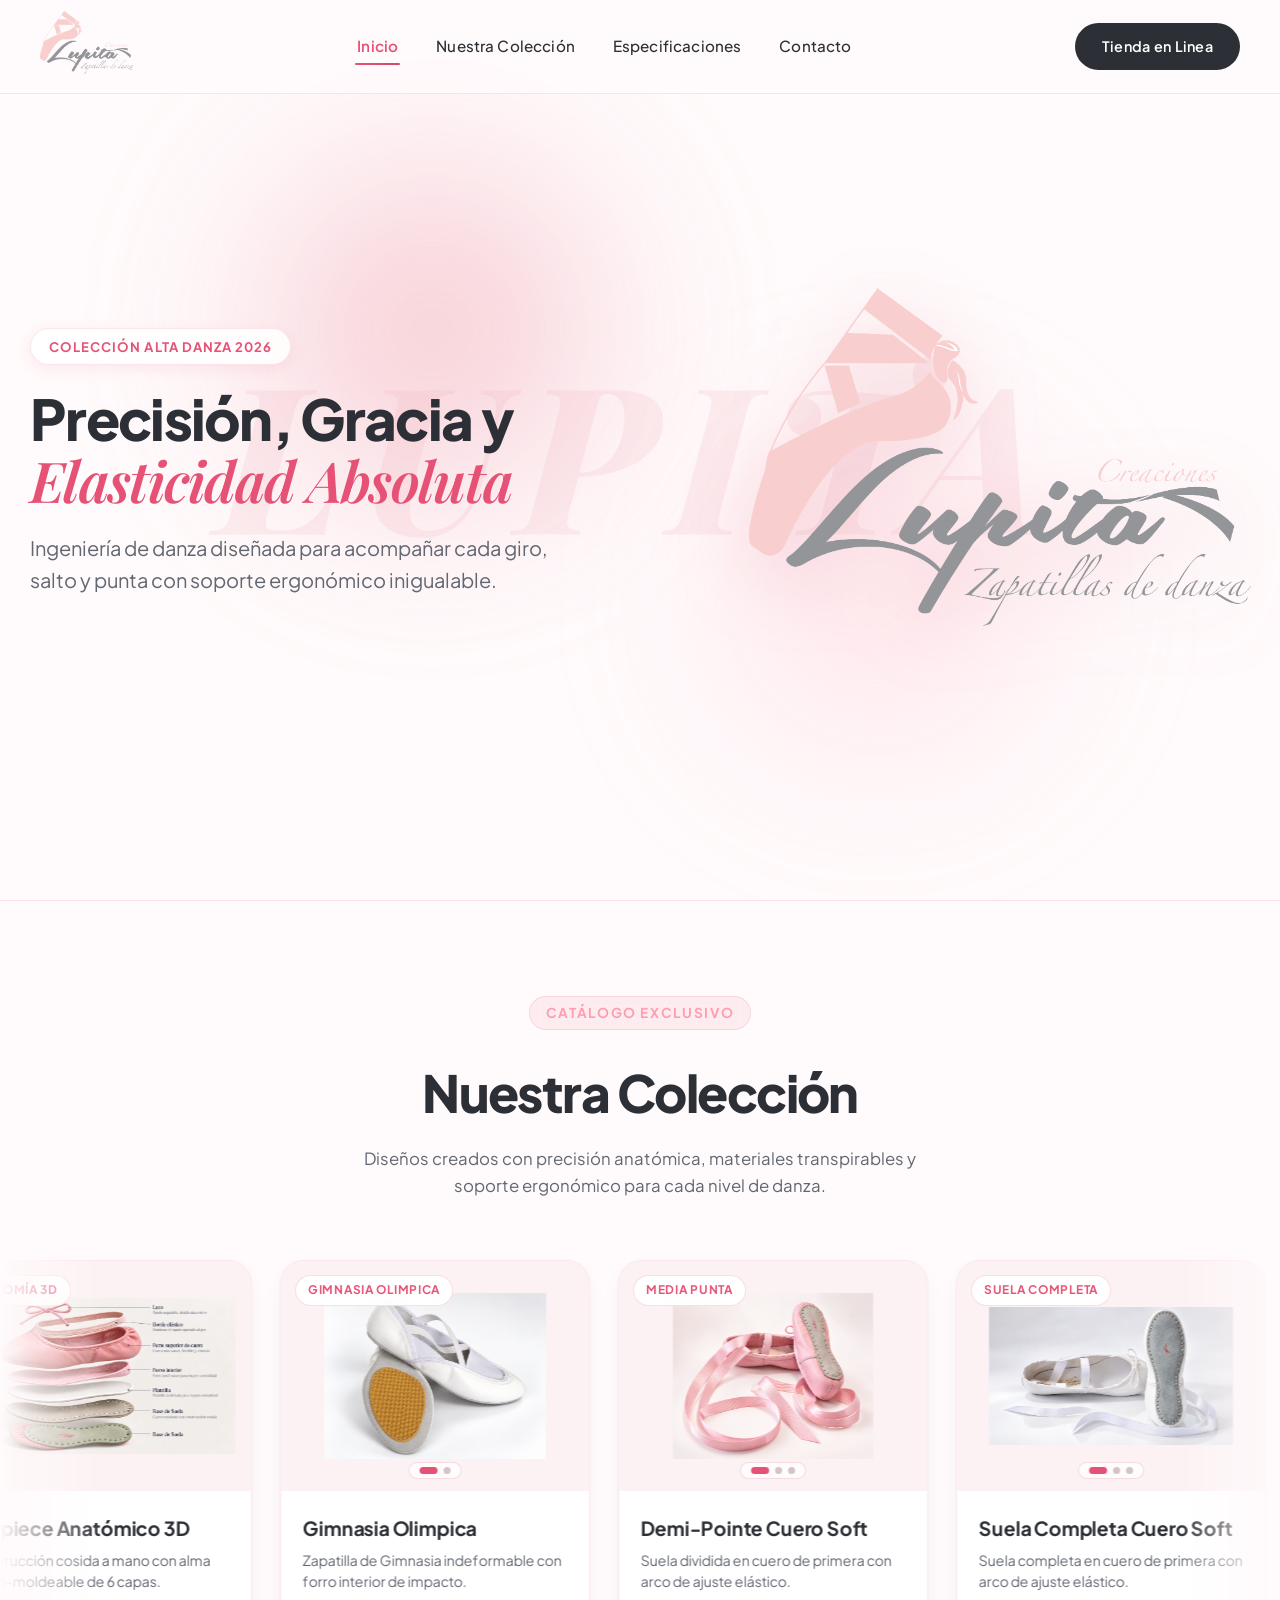
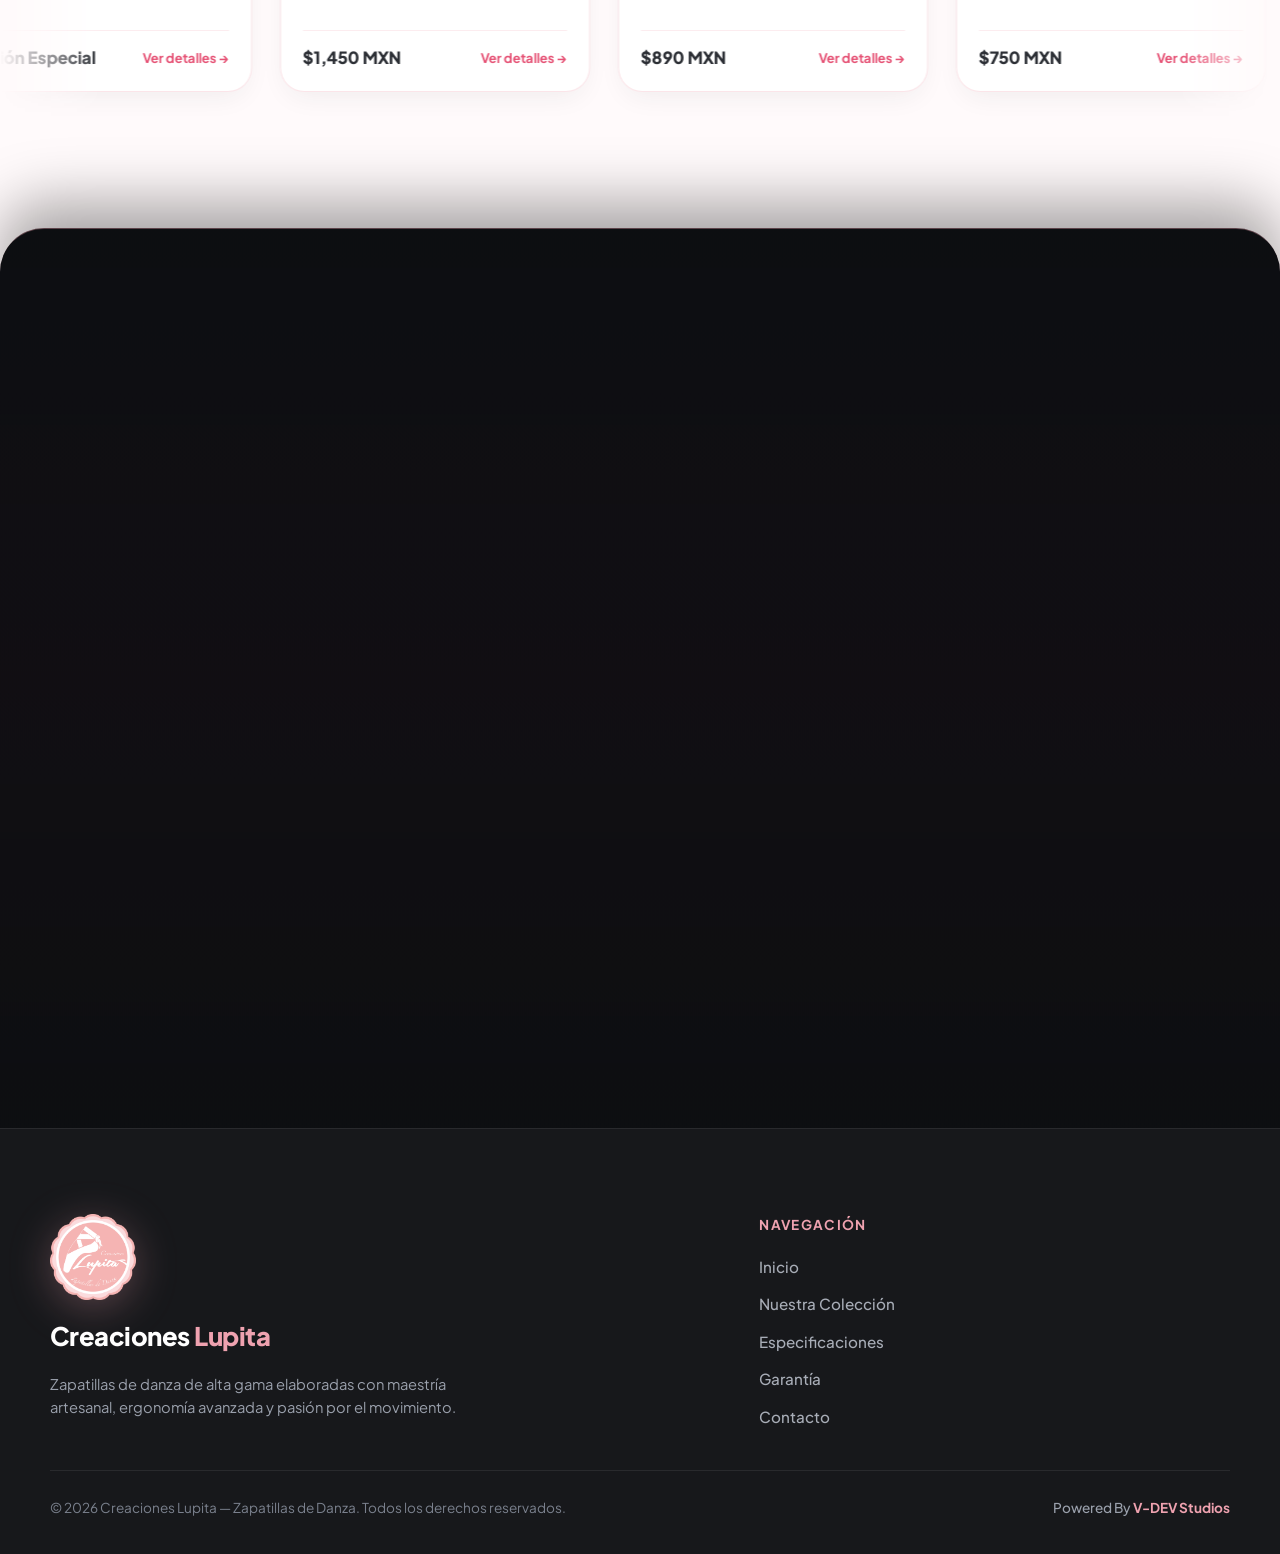
==== index.html @ 1556355c "Primera Version de Sitio CL" ====
<!DOCTYPE html>
<html lang="es">
<head>
  <meta charset="UTF-8" />
  <meta name="viewport" content="width=device-width, initial-scale=1.0" />
  <title>Creaciones Lupita | Zapatillas de Danza & Performance</title>

  <!-- SEO Básico -->
  <meta name="description" content="Ingeniería de danza diseñada para acompañar cada giro, salto y punta con soporte ergonómico inigualable. Zapatillas de danza de alta gama elaboradas con maestría artesanal." />
  <meta name="keywords" content="zapatillas de danza, zapatillas de ballet, calzado de danza, gimnasia olimpica, media punta cuero soft, suela completa, zapatilla jazz, Creaciones Lupita" />
  <meta name="robots" content="index, follow" />
  <link rel="canonical" href="https://creacioneslupita.com/" />
  <link rel="icon" type="image/png" href="/assets/images/2CH.png" />

  <!-- Open Graph / Facebook -->
  <meta property="og:type" content="website" />
  <meta property="og:url" content="https://creacioneslupita.com/" />
  <meta property="og:title" content="Creaciones Lupita | Zapatillas de Danza & Performance" />
  <meta property="og:description" content="Ingeniería de danza diseñada para acompañar cada giro, salto y punta con soporte ergonómico inigualable." />
  <meta property="og:image" content="https://creacioneslupita.com/assets/images/2G.png" />
  <meta property="og:locale" content="es_MX" />

  <!-- Twitter / X Cards -->
  <meta name="twitter:card" content="summary_large_image" />
  <meta name="twitter:title" content="Creaciones Lupita | Zapatillas de Danza & Performance" />
  <meta name="twitter:description" content="Ingeniería de danza diseñada para acompañar cada giro, salto y punta con soporte ergonómico inigualable." />
  <meta name="twitter:image" content="https://creacioneslupita.com/assets/images/2G.png" />

  <!-- Tipografía Google Fonts de alta gama -->
  <link rel="preconnect" href="https://fonts.googleapis.com" />
  <link rel="preconnect" href="https://fonts.gstatic.com" crossorigin />
  <link
    href="https://fonts.googleapis.com/css2?family=Plus+Jakarta+Sans:wght@300;400;500;600;700;800&family=Playfair+Display:ital,wght@0,600;1,400&display=swap"
    rel="stylesheet"
  />

  <!-- Structured Data JSON-LD -->
  <script type="application/ld+json">
  {
    "@context": "https://schema.org",
    "@type": "LocalBusiness",
    "name": "Creaciones Lupita",
    "image": "https://creacioneslupita.com/assets/images/2G.png",
    "description": "Zapatillas de danza de alta gama elaboradas con maestría artesanal, ergonomía avanzada y pasión por el movimiento.",
    "url": "https://creacioneslupita.com/",
    "currenciesAccepted": "MXN",
    "priceRange": "$$$"
  }
  </script>
  <script type="module" crossorigin src="/assets/site-7G2sW3Al.js"></script>
  <link rel="modulepreload" crossorigin href="/assets/usePageTransition-BDZPdUaj.js">
  <link rel="stylesheet" crossorigin href="/assets/usePageTransition-CbnhzPX7.css">
  <link rel="stylesheet" crossorigin href="/assets/site-DxKhtCyC.css">
</head>
<body>
  <div id="app"></div>
</body>
</html>
---- assets/usePageTransition-CbnhzPX7.css ----
.page-transition-overlay[data-v-1fb8b802]{z-index:99999;-webkit-backdrop-filter:blur(14px);background:#fffafbeb;justify-content:center;align-items:center;display:flex;position:fixed;inset:0}.spinner-content[data-v-1fb8b802]{text-align:center;flex-direction:column;align-items:center;gap:20px;display:flex}.spinner-brand-icon[data-v-1fb8b802]{justify-content:center;align-items:center;width:72px;height:72px;animation:2s ease-in-out infinite pulseLogo-1fb8b802;display:flex}.spinner-logo[data-v-1fb8b802]{object-fit:contain;filter:drop-shadow(0 6px 14px #efa2b066);width:100%;height:100%}.loading-ring[data-v-1fb8b802]{width:52px;height:52px;display:inline-block;position:relative}.loading-ring div[data-v-1fb8b802]{box-sizing:border-box;border:3px solid #0000;border-top-color:#e65275;border-radius:50%;width:44px;height:44px;margin:4px;animation:1.1s cubic-bezier(.5,0,.5,1) infinite ringSpin-1fb8b802;display:block;position:absolute}.loading-ring div[data-v-1fb8b802]:first-child{animation-delay:-.45s}.loading-ring div[data-v-1fb8b802]:nth-child(2){animation-delay:-.3s}.loading-ring div[data-v-1fb8b802]:nth-child(3){animation-delay:-.15s}.spinner-message[data-v-1fb8b802]{color:#2c2f35;letter-spacing:.02em;font-family:Playfair Display,serif;font-size:1.15rem;font-style:italic;font-weight:600}@keyframes ringSpin-1fb8b802{0%{transform:rotate(0)}to{transform:rotate(360deg)}}@keyframes pulseLogo-1fb8b802{0%,to{opacity:.95;transform:scale(1)}50%{opacity:1;transform:scale(1.08)}}.page-fade-enter-active[data-v-1fb8b802],.page-fade-leave-active[data-v-1fb8b802]{transition:opacity .28s}.page-fade-enter-from[data-v-1fb8b802],.page-fade-leave-to[data-v-1fb8b802]{opacity:0}
---- assets/site-DxKhtCyC.css ----
:root{--color-primary-pink:#efa2b0;--color-primary-soft:#fcf1f3;--color-primary-dark:#d87b8d;--color-accent-rose:#e65275;--color-charcoal:#2c2f35;--color-charcoal-muted:#626772;--color-bg-light:#fffafb;--color-surface-white:#fff;--color-card-border:#efa2b047;--shadow-soft:0 15px 35px -10px #dc7d8e38;--shadow-floating:0 30px 60px -15px #2c2f352e;--font-sans:"Plus Jakarta Sans", -apple-system, BlinkMacSystemFont, sans-serif;--font-display:"Playfair Display", serif}*,:before,:after{box-sizing:border-box;margin:0;padding:0}html{scroll-behavior:smooth;scroll-padding-top:94px}#hero,#coleccion,#video-specs,#contacto{scroll-margin-top:94px}body{background-color:var(--color-bg-light);color:var(--color-charcoal);font-family:var(--font-sans);-webkit-font-smoothing:antialiased;line-height:1.6;overflow-x:hidden}img,video{max-width:100%;display:block}a{color:inherit;text-decoration:none}.site-header{z-index:100;-webkit-backdrop-filter:blur(16px);border-bottom:1px solid var(--color-card-border);background:#fffafbe6;width:100%;height:94px;transition:height .3s,background .3s,box-shadow .3s;position:fixed;top:0;left:0}.site-header.is-scrolled{background:#fffafbfa;box-shadow:0 10px 30px -10px #2c2f3514}.header-container{justify-content:space-between;align-items:center;gap:24px;width:100%;max-width:1440px;height:100%;margin:0 auto;padding:0 40px;display:flex}.brand-logo{flex-shrink:0;align-items:center;text-decoration:none;display:flex}.brand-logo .logo-img{object-fit:contain;width:auto;max-width:300px;height:72px;transition:transform .25s;display:block}.brand-logo:hover .logo-img{transform:scale(1.04)}.desktop-nav{align-items:center;display:flex}.nav-menu{align-items:center;gap:34px;margin:0;padding:0;list-style:none;display:flex}.nav-link{color:var(--color-charcoal);letter-spacing:.01em;padding:8px 2px;font-size:.95rem;font-weight:500;transition:color .25s;display:inline-block;position:relative}.nav-link:after{content:"";background:linear-gradient(90deg, var(--color-accent-rose), #d6456b);transform-origin:50%;border-radius:2px;width:100%;height:2px;transition:transform .25s cubic-bezier(.2,.8,.2,1);position:absolute;bottom:2px;left:0;transform:scaleX(0)}.nav-link:hover{color:var(--color-accent-rose)}.nav-link:hover:after,.nav-link.active:after{transform:scaleX(1)}.nav-link.active{color:var(--color-accent-rose);font-weight:600}.nav-actions{flex-shrink:0;align-items:center;gap:16px;display:flex}.nav-actions .btn-primary{background:var(--color-charcoal);color:#fff;letter-spacing:.02em;cursor:pointer;white-space:nowrap;border:1px solid #0000;border-radius:40px;padding:11px 26px;font-size:.9rem;font-weight:600;transition:transform .25s,background .25s,box-shadow .25s;display:inline-block}.nav-actions .btn-primary:hover{background:var(--color-accent-rose);transform:translateY(-2px);box-shadow:0 10px 22px #e6527559}.mobile-toggle-btn{border:1px solid var(--color-card-border);cursor:pointer;-webkit-tap-highlight-color:transparent;background:#ffffffe6;border-radius:12px;flex-direction:column;justify-content:center;gap:5px;width:44px;height:44px;padding:10px;transition:background .2s,border-color .2s,transform .2s;display:none}.mobile-toggle-btn:hover{border-color:var(--color-accent-rose);background:#fff}.hamburger-line{background-color:var(--color-charcoal);transform-origin:50%;border-radius:2px;width:22px;height:2px;transition:transform .25s,opacity .2s;display:block}.mobile-toggle-btn.is-active .line-1{transform:translateY(7px)rotate(45deg)}.mobile-toggle-btn.is-active .line-2{opacity:0;transform:scaleX(0)}.mobile-toggle-btn.is-active .line-3{transform:translateY(-7px)rotate(-45deg)}.mobile-nav-drawer{-webkit-backdrop-filter:blur(20px);border-bottom:1px solid var(--color-card-border);opacity:0;visibility:hidden;pointer-events:none;z-index:99;background:#fffafbfa;width:100%;padding:18px 24px 26px;transition:opacity .25s,transform .25s,visibility .25s;position:absolute;top:100%;left:0;transform:translateY(-10px);box-shadow:0 20px 40px -10px #2c2f351f}.mobile-nav-drawer.is-open{opacity:1;visibility:visible;pointer-events:auto;transform:translateY(0)}.mobile-nav-menu{flex-direction:column;gap:6px;margin:0 0 16px;padding:0;list-style:none;display:flex}.mobile-nav-link{color:var(--color-charcoal);-webkit-tap-highlight-color:transparent;border-radius:12px;justify-content:space-between;align-items:center;padding:12px 16px;font-size:1.02rem;font-weight:500;text-decoration:none;transition:background .2s,color .2s;display:flex}.mobile-nav-link .nav-arrow{opacity:.35;font-size:1.1rem;transition:transform .2s,opacity .2s}.mobile-nav-link:hover,.mobile-nav-link:focus{color:var(--color-accent-rose);background:#efa2b024}.mobile-nav-link:hover .nav-arrow{opacity:1;transform:translate(4px)}.mobile-nav-link.active{color:var(--color-accent-rose);background:#efa2b033;font-weight:600}.mobile-drawer-footer{border-top:1px solid #efa2b033;padding-top:12px}.mobile-drawer-footer .btn-primary{text-align:center;width:100%;padding:13px 20px;font-size:.95rem;display:block}@media (width<=991px){.desktop-nav,.desktop-cta{display:none}.mobile-toggle-btn{display:flex}}.hero-section{justify-content:center;align-items:center;min-height:100vh;padding:120px 24px 60px;display:flex;position:relative;overflow:hidden}.hero-bg-layer{z-index:1;pointer-events:none;will-change:transform;position:absolute;inset:0}.gradient-orb{filter:blur(80px);opacity:.65;border-radius:50%;position:absolute}.orb-1{background:radial-gradient(circle, var(--color-primary-pink) 0%, #efa2b000 70%);width:480px;height:480px;top:10%;left:15%}.orb-2{background:radial-gradient(circle,#ffd0d9 0%,#ffd0d900 70%);width:420px;height:420px;bottom:10%;right:15%}.hero-watermark{font-size:clamp(4.5rem,16vw,15rem);font-weight:800;font-family:var(--font-display);color:#efa2b029;text-transform:uppercase;letter-spacing:.08em;white-space:nowrap;-webkit-user-select:none;user-select:none;pointer-events:none;font-style:italic;position:absolute;top:50%;left:50%;transform:translate(-50%,-50%)}.hero-center-box{z-index:2;grid-template-columns:1.15fr .85fr;align-items:center;gap:40px;width:100%;max-width:1220px;margin:0 auto;display:grid;position:relative}.hero-content{z-index:2;text-align:left;will-change:transform;pointer-events:auto;max-width:660px;margin:0;position:relative}.badge-tag{border:1px solid var(--color-card-border);color:var(--color-accent-rose);text-transform:uppercase;letter-spacing:.08em;background:#ffffffd9;border-radius:30px;align-items:center;gap:8px;margin-bottom:24px;padding:7px 18px;font-size:.82rem;font-weight:700;display:inline-flex;box-shadow:0 4px 14px #efa2b033}.hero-title{letter-spacing:-.03em;color:var(--color-charcoal);text-align:left;margin-bottom:20px;font-size:clamp(2.3rem,4.4vw,4.4rem);font-weight:800;line-height:1.08}.hero-title span.italic-highlight{font-family:var(--font-display);color:var(--color-accent-rose);font-style:italic;font-weight:600}.hero-subtitle{color:var(--color-charcoal-muted);text-align:left;max-width:560px;margin:0 0 36px;font-size:clamp(1.05rem,1.6vw,1.25rem);font-weight:400}.hero-product-layer{z-index:3;will-change:transform;pointer-events:none;justify-content:center;align-items:center;margin-top:0;display:flex;position:relative}.shoe-container{filter:drop-shadow(0 20px 35px #dc7d8e40);width:100%;max-width:520px;position:relative}.shoe-img{object-fit:contain;transform-origin:50%;width:100%;height:auto;max-height:500px;display:block}.collection-section{z-index:5;background:var(--color-bg-light);border-top:1px solid var(--color-card-border);padding:95px 0 105px;position:relative;overflow:hidden}.collection-header{text-align:center;max-width:720px;margin:0 auto 46px;padding:0 24px}.collection-title{letter-spacing:-.03em;color:var(--color-charcoal);margin-top:8px;margin-bottom:12px;font-size:clamp(2.2rem,4vw,3.4rem);font-weight:800}.collection-subtitle{color:var(--color-charcoal-muted);max-width:580px;margin:0 auto;font-size:1.05rem;line-height:1.6}.carousel-wrapper{cursor:grab;-webkit-user-select:none;user-select:none;touch-action:pan-y;width:100%;padding:15px 0 30px;position:relative;overflow:hidden;-webkit-mask-image:linear-gradient(90deg,#0000,#000 8% 92%,#0000);mask-image:linear-gradient(90deg,#0000,#000 8% 92%,#0000)}.carousel-wrapper:active,.carousel-wrapper.is-dragging{cursor:grabbing}.carousel-track{will-change:transform;gap:28px;width:max-content;display:flex}.carousel-wrapper.is-dragging .carousel-card{pointer-events:none}.carousel-card{background:var(--color-surface-white);border:1px solid var(--color-card-border);cursor:pointer;border-radius:24px;flex-direction:column;flex-shrink:0;width:310px;transition:transform .35s cubic-bezier(.2,.8,.2,1),box-shadow .35s,border-color .35s;display:flex;overflow:hidden;box-shadow:0 10px 28px -8px #2c2f3514}.carousel-card:hover,.carousel-card:focus{border-color:var(--color-primary-pink);outline:none;transform:translateY(-8px)scale(1.02);box-shadow:0 20px 42px -10px #dc7d8e59}.card-img-wrap{background:var(--color-primary-soft);justify-content:center;align-items:center;width:100%;height:230px;padding:16px;display:flex;position:relative;overflow:hidden}.card-img-wrap img{object-fit:contain;-webkit-user-drag:none;user-drag:none;pointer-events:none;width:100%;height:100%;transition:transform .45s}.carousel-card:hover .card-img-wrap img{transform:scale(1.09)}.mini-carousel-container{-webkit-user-select:none;user-select:none;position:relative}.mini-carousel-track{justify-content:center;align-items:center;width:100%;height:100%;display:flex;position:relative}.mini-carousel-slide{opacity:0;visibility:hidden;cursor:zoom-in;justify-content:center;align-items:center;padding:16px;transition:opacity .35s cubic-bezier(.2,.8,.2,1),transform .35s cubic-bezier(.2,.8,.2,1);display:flex;position:absolute;inset:0;transform:scale(.96)}.mini-carousel-slide.active{opacity:1;visibility:visible;z-index:2;pointer-events:auto;transform:scale(1)}.mini-carousel-slide img{object-fit:contain;pointer-events:none;-webkit-user-drag:none;width:100%;height:100%;transition:transform .4s}.carousel-card:hover .mini-carousel-slide.active img{transform:scale(1.08)}.mini-carousel-btn{-webkit-backdrop-filter:blur(8px);color:#3b2a2e;cursor:pointer;z-index:3;opacity:0;background:#ffffffeb;border:1px solid #dc7d8e4d;border-radius:50%;justify-content:center;align-items:center;width:32px;height:32px;padding:0;transition:opacity .25s,transform .25s,background .2s,color .2s;display:flex;position:absolute;top:50%;transform:translateY(-50%);box-shadow:0 4px 14px #2c2f351f}.carousel-card:hover .mini-carousel-btn,.carousel-card:focus-within .mini-carousel-btn{opacity:.9}.mini-carousel-btn:hover{color:var(--color-accent-rose);background:#fff;transform:translateY(-50%)scale(1.12);opacity:1!important}.mini-carousel-btn.mini-prev{left:10px}.mini-carousel-btn.mini-next{right:10px}.mini-carousel-dots{z-index:3;-webkit-backdrop-filter:blur(8px);background:#ffffffc7;border:1px solid #dc7d8e40;border-radius:20px;gap:6px;padding:4px 10px;display:flex;position:absolute;bottom:12px;left:50%;transform:translate(-50%)}.mini-dot{cursor:pointer;background:#b4969e8c;border:none;border-radius:50%;width:7px;height:7px;padding:0;transition:all .3s}.mini-dot.active{background:var(--color-accent-rose);border-radius:10px;width:18px}.mini-zoom-hint{-webkit-backdrop-filter:blur(8px);color:var(--color-accent-rose);letter-spacing:.05em;text-transform:uppercase;z-index:4;opacity:0;pointer-events:auto;cursor:pointer;background:#ffffffeb;border:1px solid #dc7d8e4d;border-radius:14px;align-items:center;gap:5px;padding:4px 9px;font-size:.68rem;font-weight:700;transition:opacity .25s,transform .25s;display:flex;position:absolute;top:14px;right:14px;box-shadow:0 4px 10px #0000000f}.carousel-card:hover .mini-zoom-hint{opacity:1;transform:translateY(0)}.image-zoom-modal{z-index:99999;-webkit-backdrop-filter:blur(14px);opacity:0;visibility:hidden;pointer-events:none;background:#0d0f12e0;flex-direction:column;justify-content:center;align-items:center;padding:20px;transition:opacity .32s cubic-bezier(.2,.8,.2,1),visibility .32s;display:flex;position:fixed;inset:0}.image-zoom-modal.is-open{opacity:1!important;visibility:visible!important;pointer-events:auto!important}.zoom-modal-dialog{flex-direction:column;justify-content:center;align-items:center;width:100%;max-width:860px;max-height:90vh;transition:transform .32s cubic-bezier(.2,.8,.2,1);display:flex;position:relative;transform:scale(.92)}.image-zoom-modal.is-open .zoom-modal-dialog{transform:scale(1)}.zoom-img-container{cursor:zoom-in;-webkit-user-select:none;user-select:none;background:radial-gradient(circle,#ffffff1f 0%,#ffffff05 70%,#0000 100%);border-radius:24px;justify-content:center;align-items:center;width:100%;height:60vh;max-height:520px;display:flex;position:relative;overflow:hidden}.zoom-img-container.is-zoomed{cursor:zoom-out}.zoom-modal-img{object-fit:contain;filter:drop-shadow(0 20px 42px #00000080);-webkit-user-select:none;user-select:none;-webkit-user-drag:none;pointer-events:none;max-width:90%;max-height:90%;transition:transform .35s cubic-bezier(.2,.8,.2,1)}.zoom-img-container.is-zoomed .zoom-modal-img{transform:scale(1.85)}.zoom-modal-close{-webkit-backdrop-filter:blur(10px);color:#fff;cursor:pointer;z-index:10;background:#ffffff24;border:1px solid #ffffff40;border-radius:50%;justify-content:center;align-items:center;width:44px;height:44px;transition:all .2s;display:flex;position:absolute;top:-16px;right:-16px}.zoom-modal-close:hover{background:#ef8699e6;border-color:#fff;transform:scale(1.1)rotate(90deg)}.zoom-nav-btn{-webkit-backdrop-filter:blur(10px);color:#fff;cursor:pointer;z-index:5;background:#ffffff1f;border:1px solid #ffffff38;border-radius:50%;justify-content:center;align-items:center;width:48px;height:48px;transition:all .22s;display:flex;position:absolute;top:50%;transform:translateY(-50%)}.zoom-nav-btn:hover{color:#fff;background:#ef8699e6;transform:translateY(-50%)scale(1.12)}.zoom-nav-btn.zoom-prev{left:12px}.zoom-nav-btn.zoom-next{right:12px}.zoom-modal-caption{text-align:center;color:#fff;margin-top:18px}.zoom-modal-title{color:#fff;letter-spacing:-.01em;margin-bottom:4px;font-size:1.18rem;font-weight:700}.zoom-modal-counter{color:#ffffffb3;letter-spacing:.05em;text-transform:uppercase;font-size:.82rem;font-weight:600}.zoom-modal-hint{color:#ffffff8c;margin-top:8px;font-size:.76rem}.card-badge{-webkit-backdrop-filter:blur(8px);backdrop-filter:blur(8px);color:var(--color-accent-rose);text-transform:uppercase;letter-spacing:.06em;z-index:10;pointer-events:none;background:#fffffff0;border:1px solid #efa2b059;border-radius:20px;padding:5px 12px;font-size:.74rem;font-weight:700;position:absolute;top:14px;left:14px}.card-info{flex-direction:column;flex-grow:1;padding:22px 22px 20px;display:flex}.card-info h3{color:var(--color-charcoal);letter-spacing:-.01em;margin-bottom:6px;font-size:1.22rem;font-weight:700}.card-info p{color:var(--color-charcoal-muted);flex-grow:1;margin-bottom:16px;font-size:.88rem;line-height:1.5}.card-footer{border-top:1px solid #efa2b033;justify-content:space-between;align-items:center;margin-top:auto;padding-top:14px;display:flex}.card-price{color:var(--color-charcoal);font-size:1.05rem;font-weight:800}.card-link{color:var(--color-accent-rose);font-size:.82rem;font-weight:700;transition:transform .2s}.carousel-card:hover .card-link{transform:translate(4px)}.specs-section{z-index:10;background:#0d0f12;border-top:1px solid #efa2b059;border-radius:44px 44px 0 0;justify-content:center;align-items:center;min-height:100vh;padding:130px 32px 120px;display:flex;position:relative;overflow:hidden;box-shadow:0 -25px 60px #00000059}.video-bg-container{z-index:1;pointer-events:none;transform-origin:50%;will-change:transform, opacity;width:100%;height:100%;position:absolute;inset:0;overflow:hidden}.video-sticky-wrapper{width:100%;height:100%;position:absolute;inset:0}.video-bg-container .bg-video{object-fit:cover;width:100%;min-width:100%;height:100%;min-height:100%;display:block;position:absolute;top:50%;left:50%;transform:translate(-50%,-50%)}.video-overlay{z-index:2;background:linear-gradient(#0d0f12c2 0%,#1a121694 50%,#0d0f12e0 100%);position:absolute;inset:0}.section-container{z-index:3;width:100%;max-width:1180px;margin:0 auto;position:relative}.section-header{z-index:3;text-align:center;max-width:720px;margin:0 auto 60px;position:relative}.section-tag{color:#ff9cb1;text-transform:uppercase;letter-spacing:.12em;-webkit-backdrop-filter:blur(8px);backdrop-filter:blur(8px);background:#efa2b026;border:1px solid #efa2b04d;border-radius:20px;margin-bottom:14px;padding:5px 16px;font-size:.85rem;font-weight:700;display:inline-block}.section-title{letter-spacing:-.03em;color:#fff;text-shadow:0 4px 24px #00000080;font-size:clamp(2.2rem,4.4vw,3.6rem);font-weight:800;line-height:1.15}.specs-grid{z-index:3;grid-template-columns:repeat(auto-fit,minmax(300px,1fr));gap:28px;margin-top:20px;display:grid;position:relative}.spec-card{-webkit-backdrop-filter:blur(20px);will-change:transform, opacity;color:#fff;background:#ffffff1a;border:1px solid #ffffff2e;border-radius:24px;padding:38px 32px;transition:transform .3s,border-color .3s,background .3s,box-shadow .3s;box-shadow:0 20px 40px #00000040}.spec-card:hover{background:#ffffff29;border-color:#efa2b099;transform:translateY(-8px);box-shadow:0 25px 50px #efa2b040}.spec-number{color:#ffa5b8;letter-spacing:.05em;margin-bottom:14px;font-size:1.05rem;font-weight:800;display:inline-block}.spec-card h3{color:#fff;letter-spacing:-.01em;margin-bottom:12px;font-size:1.35rem;font-weight:700}.spec-card p{color:#ffffffd9;font-size:.95rem;line-height:1.65}.site-footer{z-index:10;color:#edeef2;text-align:left;background:#17181b;border-top:1px solid #ffffff14;padding:85px 32px 36px;position:relative}.footer-container{text-align:left;flex-direction:column;align-items:flex-start;gap:40px;max-width:1180px;margin:0 auto;display:flex}.footer-main-content{grid-template-columns:1.4fr 1fr;align-items:flex-start;gap:50px;width:100%;display:grid}.footer-brand-col{text-align:left;flex-direction:column;align-items:flex-start;gap:16px;display:flex}.footer-logo-img{object-fit:contain;filter:drop-shadow(0 8px 20px #efa2b04d);width:86px;height:86px;transition:transform .3s}.footer-logo-img:hover{transform:rotate(5deg)scale(1.05)}.footer-brand{letter-spacing:-.02em;color:#fff;text-align:left;font-size:1.6rem;font-weight:800}.footer-brand span{color:var(--color-primary-pink)}.footer-tagline{color:#9aa0ac;text-align:left;max-width:440px;font-size:.92rem;line-height:1.6}.footer-nav-col{text-align:left;flex-direction:column;align-items:flex-start;gap:14px;display:flex}.footer-nav-title{text-transform:uppercase;letter-spacing:.1em;color:var(--color-primary-pink);margin-bottom:4px;font-size:.85rem;font-weight:700}.footer-nav{text-align:left;flex-direction:column;align-items:flex-start;gap:12px;margin:0;padding:0;list-style:none;display:flex}.footer-nav a{color:#a8adb7;font-size:.95rem;font-weight:500;transition:color .2s,transform .2s;display:inline-block}.footer-nav a:hover{color:var(--color-primary-pink);transform:translate(4px)}.footer-bottom{text-align:left;border-top:1px solid #ffffff14;flex-wrap:wrap;justify-content:space-between;align-items:center;gap:16px;width:100%;padding-top:26px;display:flex}.footer-copy{color:#7a808d;margin:0;font-size:.85rem}.footer-powered{color:#9aa0ac;margin:0;font-size:.85rem;font-weight:500}.footer-powered a{color:var(--color-primary-pink);font-weight:700;text-decoration:none;transition:color .2s,text-shadow .2s}.footer-powered a:hover{color:#fff;text-shadow:0 0 12px #efa2b0b3;text-decoration:underline}@media (width<=767px){html{scroll-padding-top:80px}#hero,#coleccion,#video-specs,#contacto{scroll-margin-top:80px}.site-header{height:80px}.header-container{padding:0 16px}.brand-logo .logo-img{max-width:220px;height:54px}.hero-section{min-height:auto;padding-top:105px;padding-bottom:50px}.hero-center-box{grid-template-columns:1fr;gap:32px}.hero-content{text-align:left;max-width:100%}.hero-title{text-align:left;font-size:clamp(2.1rem,7vw,3rem)}.hero-subtitle{text-align:left;margin-bottom:24px}.hero-product-layer{justify-content:center}.shoe-container{max-width:340px;margin:0 auto}.collection-section{padding:65px 0 75px}.collection-header{margin-bottom:30px}.carousel-card{width:260px}.card-img-wrap{height:190px}.specs-section{background:#0d0f12;border-radius:30px 30px 0 0;min-height:100vh;padding:75px 18px 70px;position:relative;overflow:hidden}.video-bg-container{z-index:1;pointer-events:none;width:100%;height:100%;position:absolute;inset:0;overflow:hidden}.video-sticky-wrapper{width:100%;height:100%;display:block;position:absolute;inset:0}.video-bg-container .bg-video{aspect-ratio:16/9;object-fit:contain;object-position:center center;will-change:transform;width:100%;max-width:100%;height:auto;margin:0 auto;display:block;position:absolute;top:125px;left:50%;transform:translate(-50%)}.video-overlay{z-index:2;background:radial-gradient(circle at 50% 270px,#0d0f1226 0%,#0d0f12b8 55%,#0d0f12e6 100%);display:block;position:absolute;inset:0}.section-container{z-index:3;width:100%;position:relative}.section-header{margin-bottom:30px}.section-title{font-size:clamp(1.85rem,6.5vw,2.5rem)}.specs-grid{grid-template-columns:1fr;gap:16px;margin-top:0}.spec-card{-webkit-backdrop-filter:blur(18px);background:#ffffff1f;border:1px solid #ffffff38;padding:26px 22px}.footer-nav{flex-direction:column;gap:12px}.footer-main-content{grid-template-columns:1fr;gap:36px}.footer-bottom{flex-direction:column;align-items:flex-start;gap:12px}}
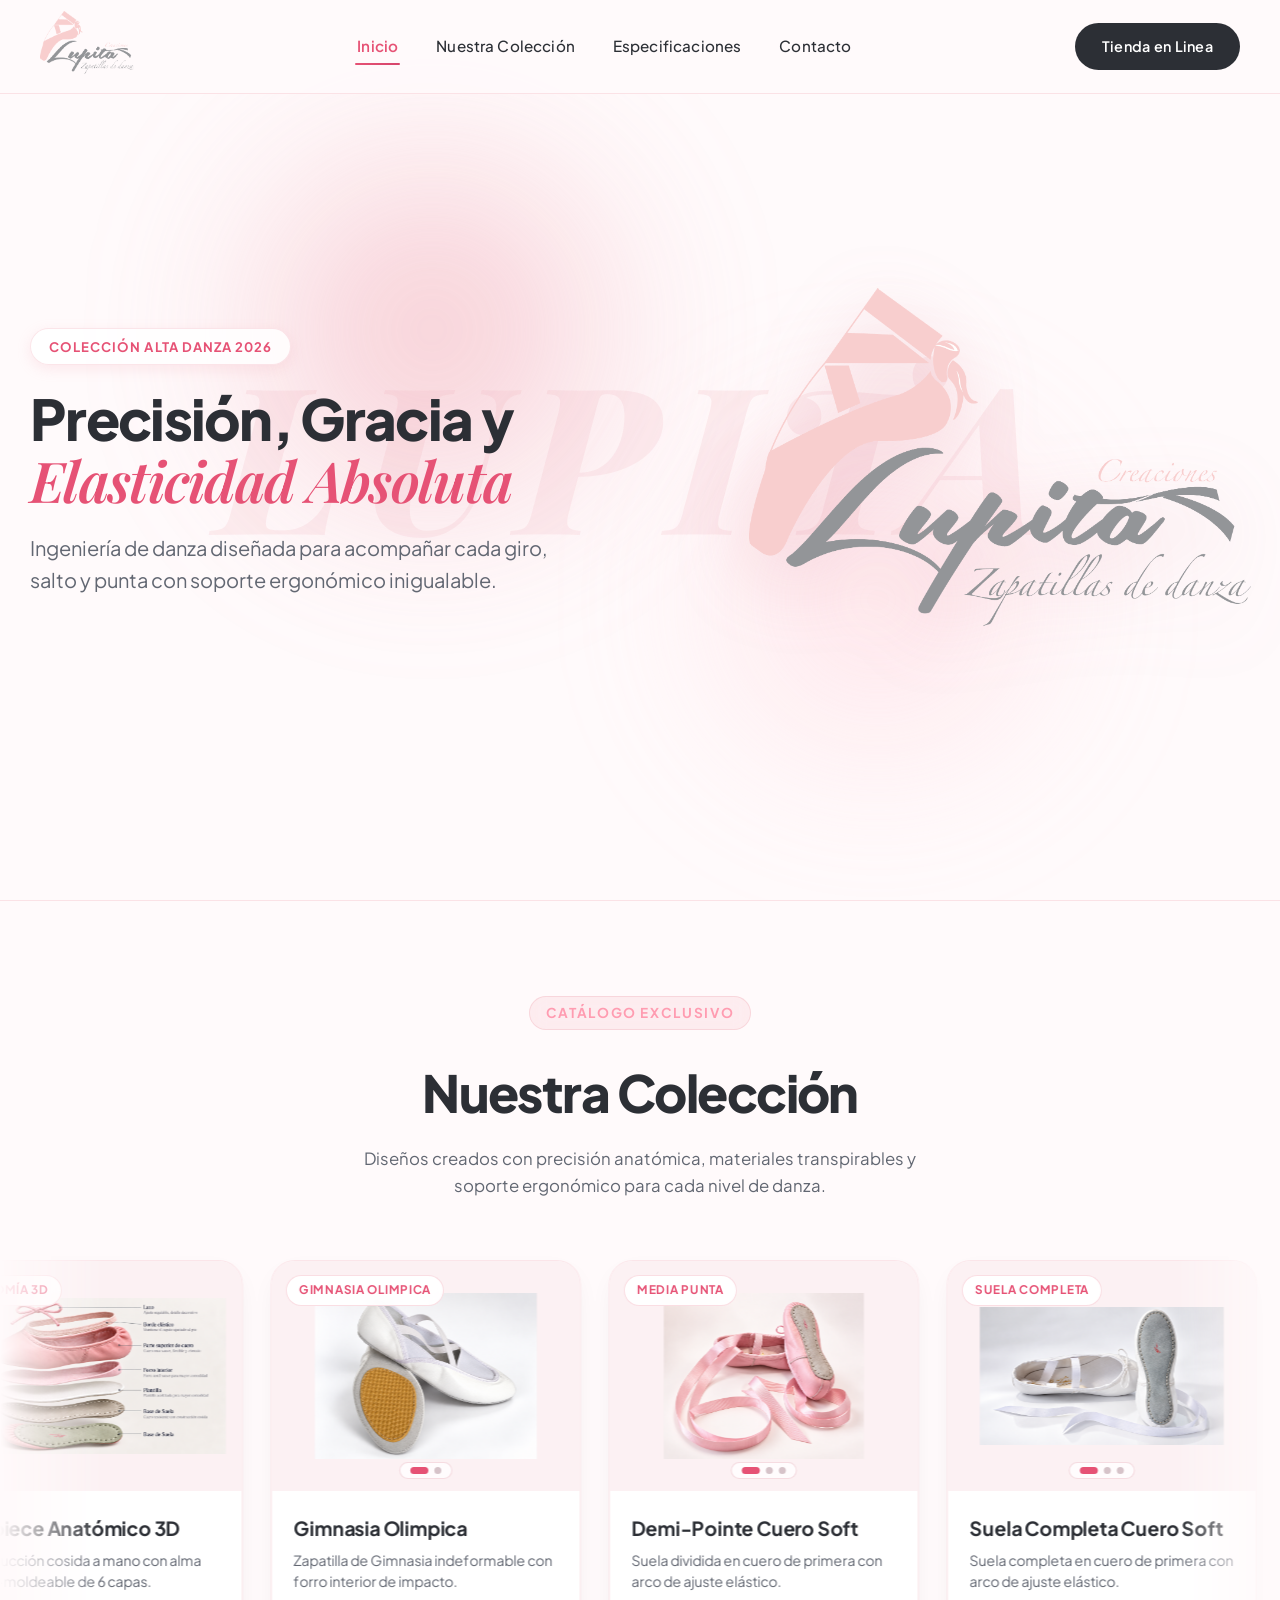
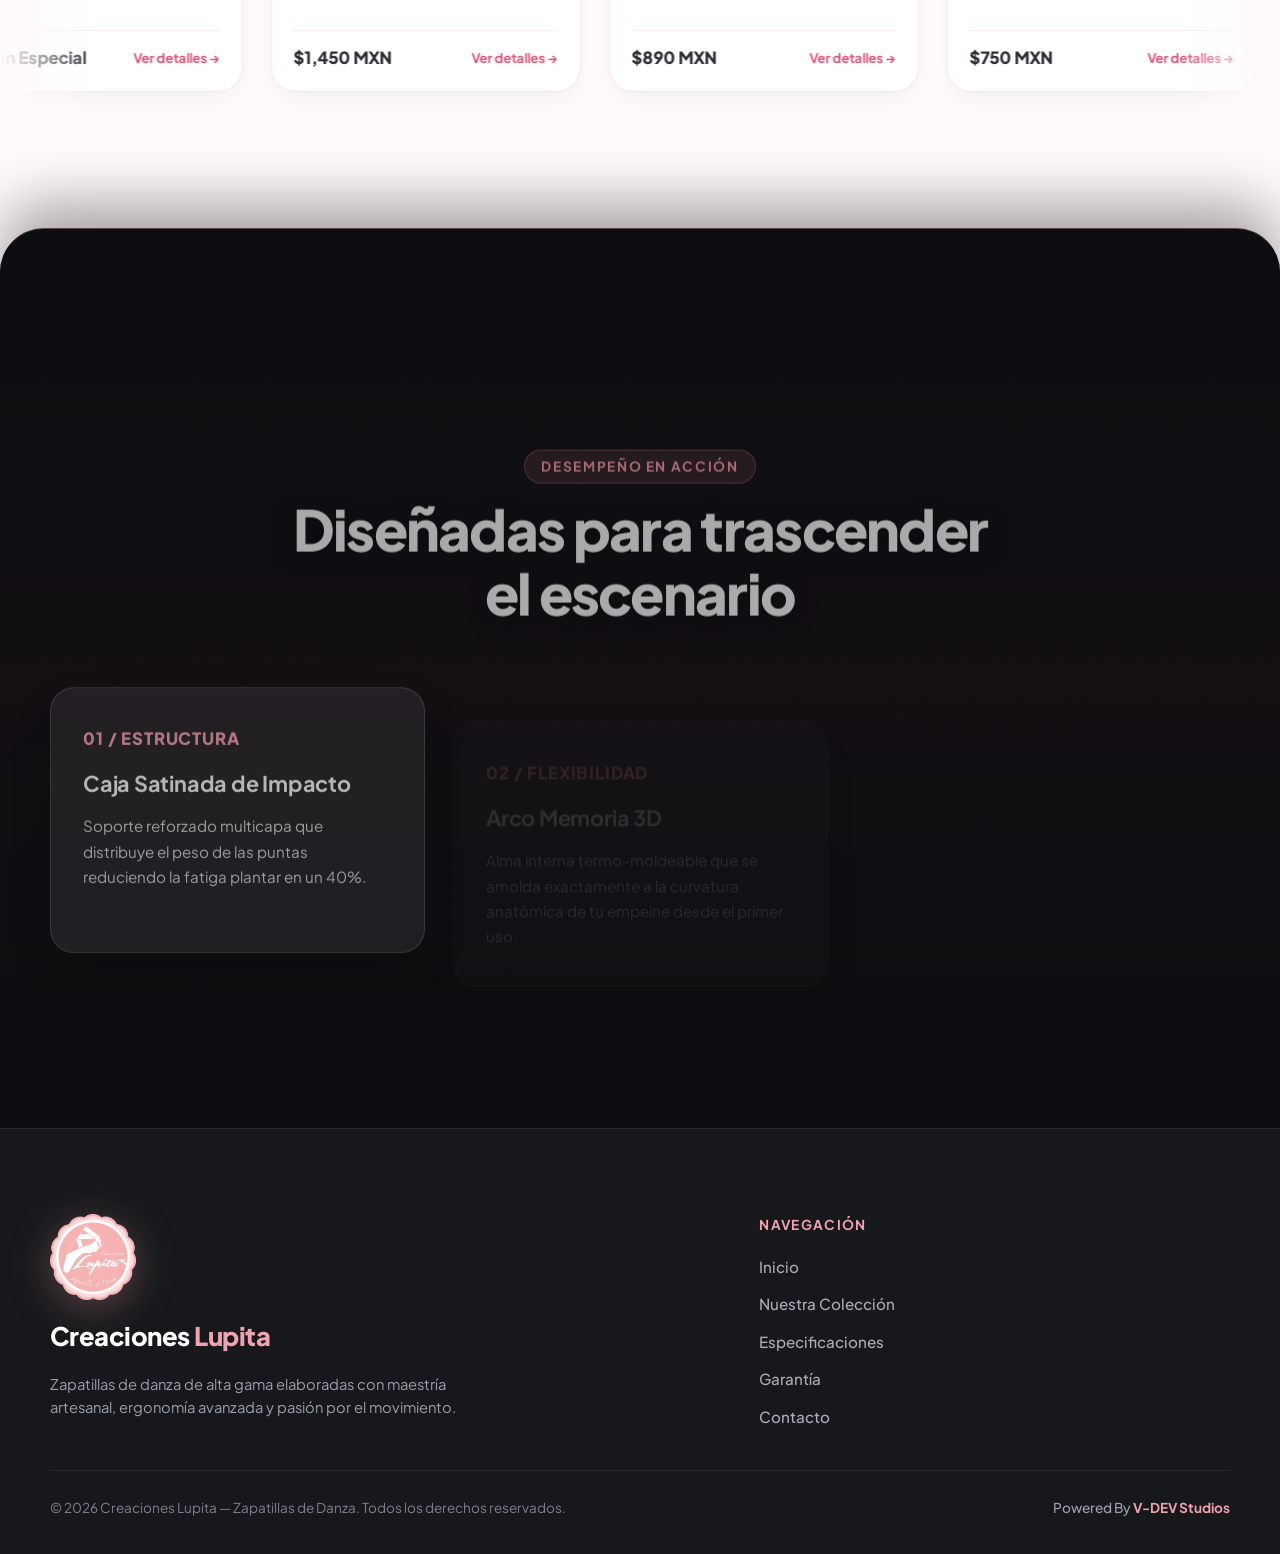
==== commit 98e91496: "Actualiza primera version" ====
--- a/index.html
+++ b/index.html
@@ -10,21 +10,21 @@
   <meta name="keywords" content="zapatillas de danza, zapatillas de ballet, calzado de danza, gimnasia olimpica, media punta cuero soft, suela completa, zapatilla jazz, Creaciones Lupita" />
   <meta name="robots" content="index, follow" />
   <link rel="canonical" href="https://creacioneslupita.com/" />
-  <link rel="icon" type="image/png" href="/assets/images/2CH.png" />
+  <link rel="icon" type="image/png" href="./assets/images/2CH.png" />
 
   <!-- Open Graph / Facebook -->
   <meta property="og:type" content="website" />
   <meta property="og:url" content="https://creacioneslupita.com/" />
   <meta property="og:title" content="Creaciones Lupita | Zapatillas de Danza & Performance" />
   <meta property="og:description" content="Ingeniería de danza diseñada para acompañar cada giro, salto y punta con soporte ergonómico inigualable." />
-  <meta property="og:image" content="https://creacioneslupita.com/assets/images/2G.png" />
+  <meta property="og:image" content="./assets/images/2G.png" />
   <meta property="og:locale" content="es_MX" />
 
   <!-- Twitter / X Cards -->
   <meta name="twitter:card" content="summary_large_image" />
   <meta name="twitter:title" content="Creaciones Lupita | Zapatillas de Danza & Performance" />
   <meta name="twitter:description" content="Ingeniería de danza diseñada para acompañar cada giro, salto y punta con soporte ergonómico inigualable." />
-  <meta name="twitter:image" content="https://creacioneslupita.com/assets/images/2G.png" />
+  <meta name="twitter:image" content="./assets/images/2G.png" />
 
   <!-- Tipografía Google Fonts de alta gama -->
   <link rel="preconnect" href="https://fonts.googleapis.com" />
@@ -47,10 +47,10 @@
     "priceRange": "$$$"
   }
   </script>
-  <script type="module" crossorigin src="/assets/site-7G2sW3Al.js"></script>
-  <link rel="modulepreload" crossorigin href="/assets/usePageTransition-BDZPdUaj.js">
-  <link rel="stylesheet" crossorigin href="/assets/usePageTransition-CbnhzPX7.css">
-  <link rel="stylesheet" crossorigin href="/assets/site-DxKhtCyC.css">
+  <script type="module" crossorigin src="./assets/site-D2-1QuE6.js"></script>
+  <link rel="modulepreload" crossorigin href="./assets/usePageTransition-CwEfdcZy.js">
+  <link rel="stylesheet" crossorigin href="./assets/usePageTransition-D0iMSWPW.css">
+  <link rel="stylesheet" crossorigin href="./assets/site-DxKhtCyC.css">
 </head>
 <body>
   <div id="app"></div>
--- a/assets/usePageTransition-D0iMSWPW.css
+++ b/assets/usePageTransition-D0iMSWPW.css
@@ -0,0 +1 @@
+.page-transition-overlay[data-v-9c1cd387]{z-index:99999;-webkit-backdrop-filter:blur(14px);background:#fffafbeb;justify-content:center;align-items:center;display:flex;position:fixed;inset:0}.spinner-content[data-v-9c1cd387]{text-align:center;flex-direction:column;align-items:center;gap:20px;display:flex}.spinner-brand-icon[data-v-9c1cd387]{justify-content:center;align-items:center;width:72px;height:72px;animation:2s ease-in-out infinite pulseLogo-9c1cd387;display:flex}.spinner-logo[data-v-9c1cd387]{object-fit:contain;filter:drop-shadow(0 6px 14px #efa2b066);width:100%;height:100%}.loading-ring[data-v-9c1cd387]{width:52px;height:52px;display:inline-block;position:relative}.loading-ring div[data-v-9c1cd387]{box-sizing:border-box;border:3px solid #0000;border-top-color:#e65275;border-radius:50%;width:44px;height:44px;margin:4px;animation:1.1s cubic-bezier(.5,0,.5,1) infinite ringSpin-9c1cd387;display:block;position:absolute}.loading-ring div[data-v-9c1cd387]:first-child{animation-delay:-.45s}.loading-ring div[data-v-9c1cd387]:nth-child(2){animation-delay:-.3s}.loading-ring div[data-v-9c1cd387]:nth-child(3){animation-delay:-.15s}.spinner-message[data-v-9c1cd387]{color:#2c2f35;letter-spacing:.02em;font-family:Playfair Display,serif;font-size:1.15rem;font-style:italic;font-weight:600}@keyframes ringSpin-9c1cd387{0%{transform:rotate(0)}to{transform:rotate(360deg)}}@keyframes pulseLogo-9c1cd387{0%,to{opacity:.95;transform:scale(1)}50%{opacity:1;transform:scale(1.08)}}.page-fade-enter-active[data-v-9c1cd387],.page-fade-leave-active[data-v-9c1cd387]{transition:opacity .28s}.page-fade-enter-from[data-v-9c1cd387],.page-fade-leave-to[data-v-9c1cd387]{opacity:0}
